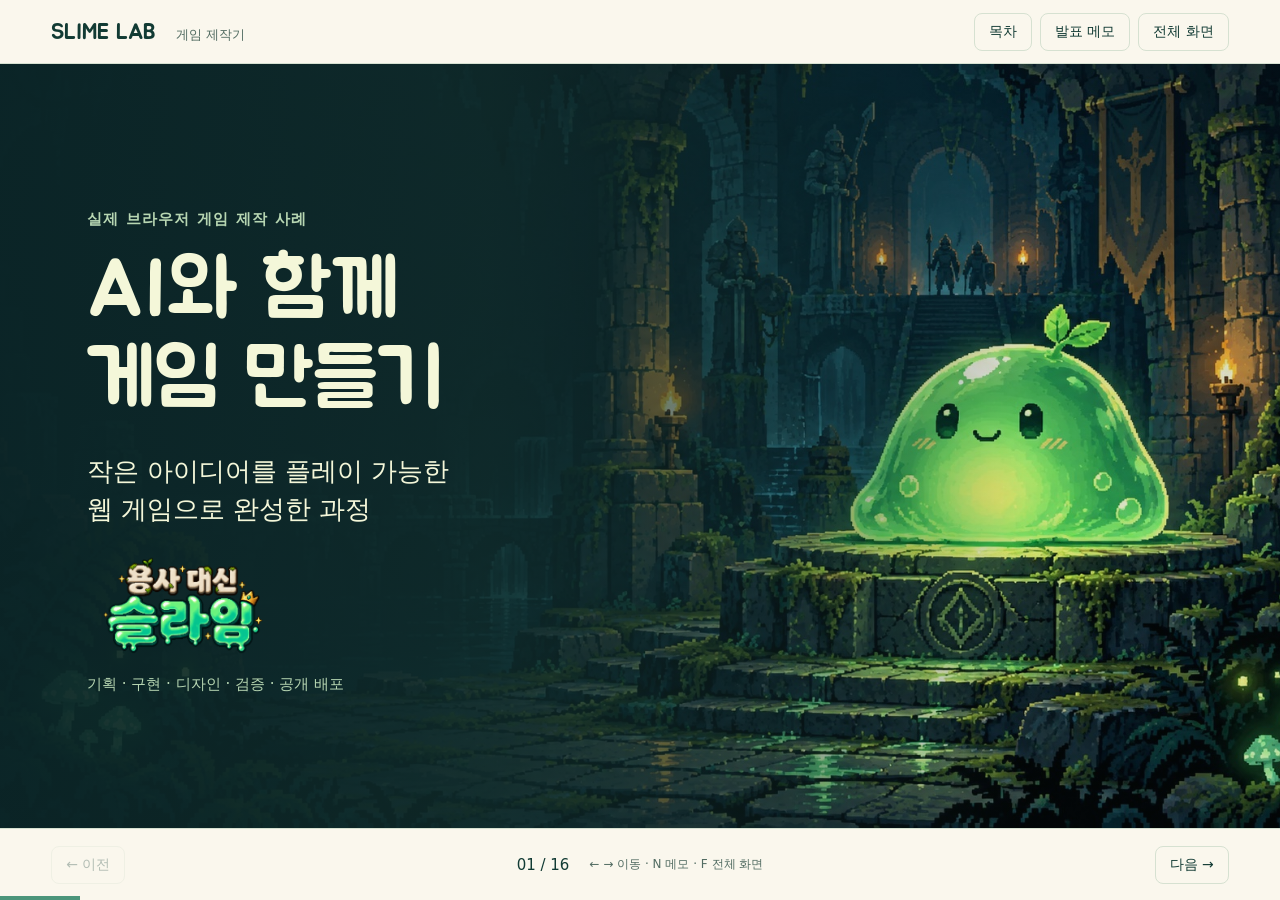
==== slides/index.html @ 904d41f6 "AI 게임 제작 과정을 설명하는 16장 웹 슬라이드 추가" ====
<!doctype html>
<html lang="ko"><head><meta charset="utf-8"><meta name="viewport" content="width=device-width,initial-scale=1,viewport-fit=cover"><meta name="theme-color" content="#123b34"><title>AI와 함께 만든 게임 — 용사 대신 슬라임 제작기</title><link rel="stylesheet" href="slides.css"></head>
<body>
<header class="top"><a class="brand" href="#1">SLIME LAB <span>게임 제작기</span></a><div class="tools"><button id="tocButton" aria-expanded="false" aria-controls="toc">목차</button><button id="notesButton" aria-pressed="false">발표 메모</button><button id="fullButton">전체 화면</button></div></header>
<main id="deck" aria-label="AI 게임 제작 과정 발표">
<section class="slide cover" data-title="AI와 함께 게임 만들기" data-notes="이 발표는 실제로 함께 만든 '용사 대신 슬라임'의 제작 과정을 소개합니다. 기획, 구현, 시각·청각 효과, 테스트, 배포를 차례로 살펴봅니다. 코드를 몰라도 각 단계의 목적을 이해하는 데 초점을 맞춰 주세요.">
<div class="cover-shade"></div><div class="cover-copy"><p class="eyebrow">실제 브라우저 게임 제작 사례</p><h1>AI와 함께<br>게임 만들기</h1><p class="lead">작은 아이디어를 플레이 가능한<br>웹 게임으로 완성한 과정</p><img class="logo" src="../assets/images/title-logo.png" alt="용사 대신 슬라임"><p class="fine">기획 · 구현 · 디자인 · 검증 · 공개 배포</p></div></section>
<section class="slide" data-title="우리가 만든 게임" data-notes="관객에게 먼저 완성 결과를 보여주세요. 용사를 조작하는 전형적인 게임과 달리 슬라임이 주인공입니다. 4분에 보스가 등장하고 5분 전에 처치해야 합니다. 여유가 있다면 '게임 열기'로 직접 시연하세요. 게임은 새 탭에서 열리므로 슬라이드로 돌아올 수 있습니다.">
<div class="section-label">완성 결과</div><h2>던전을 지키는 작은 슬라임</h2><div class="split"><div><p class="lead">먹고, 자라고,<br>용사에게 반격하는 생존 게임</p><ul><li>PC에서는 키보드, 스마트폰에서는 터치</li><li>4분에 용사 대장 등장 · 제한 시간 5분</li><li>HP가 0이 되거나 시간이 끝나면 실패</li></ul><a class="cta" href="https://kongzzilab.kr/slime-survivor/" target="_blank" rel="noopener">게임 열기 ↗</a></div><figure class="game-art"><img src="../assets/images/title-dungeon.jpg" alt="던전에서 모험을 시작하는 슬라임 일러스트"><figcaption>용사 대신 슬라임 · 공개된 웹 게임</figcaption></figure></div></section>
<section class="slide" data-title="사람과 AI의 협업" data-notes="사람이 모든 구현을 직접 하는 방식도, AI에게 한 번 맡기고 끝내는 방식도 아니었습니다. 사용자가 원하는 방향과 불편한 지점을 말하면 AI가 설계·코드·리소스를 만들고 브라우저에서 확인했습니다. 최종적으로 무엇이 좋은지는 플레이 결과를 보고 판단했습니다.">
<div class="section-label">제작 방식</div><h2>방향을 정하고, 만들고, 직접 확인하기</h2><div class="roles"><div><span class="role-number">사람</span><h3>무엇이 필요한가</h3><p>아이디어와 취향을 전달하고<br>재미·가독성·조작감을 판단합니다.</p><blockquote>“먹이와 몬스터가 잘 구분되지 않아.”</blockquote></div><div><span class="role-number mint">AI</span><h3>어떻게 구현할까</h3><p>기획안·코드·리소스를 만들고<br>실행 결과를 확인하며 수정합니다.</p><blockquote>크기·색·이름표를 바꾸고 다시 플레이</blockquote></div></div><div class="loop">요청 <span>→</span> 구현 <span>→</span> 플레이 <span>→</span> 피드백 <span>↺</span></div></section>
<section class="slide" data-title="반전이 있는 아이디어" data-notes="처음에는 웹 미니 게임 아이디어를 여러 개 요청했습니다. 그중 '용사 대신 슬라임'이라는 반전이 선택됐습니다. 던전은 용사에게는 보물 창고지만 슬라임에게는 집이라는 설정이 게임 목표와 연결됩니다. 스토리는 뒤에 추가했지만 처음 선택한 주제와 같은 방향입니다.">
<div class="section-label">01 · 아이디어</div><h2>용사에게는 보물 창고,<br>슬라임에게는 집</h2><div class="split"><div><p class="lead">약한 몬스터가 성장해<br>자기 던전을 지킨다는 반전</p><p>이 설정에서 행동과 목표를 연결했습니다.</p><div class="sequence"><span>먹이 흡수</span><b>→</b><span>성장·진화</span><b>→</b><span>용사 대장 처치</span></div><p class="takeaway">스토리의 이유가 플레이의 목표가 됩니다.</p></div><div class="growth" aria-label="작은 슬라임, 새싹 슬라임, 왕관 슬라임 성장"><div><i class="sprite s1"></i><p>작은 몸</p></div><b>→</b><div><i class="sprite s2"></i><p>새싹</p></div><b>→</b><div><i class="sprite s3"></i><p>왕관</p></div></div></div></section>
<section class="slide" data-title="첫 버전의 범위" data-notes="처음부터 큰 게임을 만들면 확인할 것이 너무 많아집니다. 이 프로젝트는 던전 한 개, 성장 외형 세 단계, 한 판 5분으로 범위를 제한했습니다. 모바일은 처음에 제외했지만 PC 버전이 완성된 뒤 추가했습니다. 다음 단계의 기능과 첫 단계의 필수 기능을 나누는 것이 중요합니다.">
<div class="section-label">02 · 범위와 규칙</div><h2>한 판이 끝나는 작은 게임부터</h2><div class="stats"><div><strong>1</strong><span>던전</span></div><div><strong>3</strong><span>성장 외형</span></div><div><strong>5분</strong><span>한 판의 제한</span></div></div><div class="two-text"><div><h3>먼저 만든 기능</h3><p>이동 · 자동 흡수 · 돌진<br>진화 선택 · 체력 · 보스 · 재도전</p></div><div><h3>뒤로 미룬 기능</h3><p>로그인 · 온라인 순위 · 멀티플레이<br>여러 맵 · 영구 성장</p></div></div><p class="takeaway">기능 수보다 “시작 → 플레이 → 승패 → 재도전”의 완결성을 우선했습니다.</p></section>
<section class="slide" data-title="설계 문서와 기술 구성" data-notes="TypeScript는 게임의 규칙과 동작을 작성하는 언어입니다. Phaser는 게임 화면과 입력을 다루는 도구이고 Vite는 개발 서버와 배포 빌드를 담당합니다. 설명은 역할 중심으로 해 주세요. 별도 서버나 데이터베이스를 만들지 않아 관리할 부분을 줄일 수 있었습니다.">
<div class="section-label">설계를 실행할 구조로</div><h2>문서로 기준을 남기고, 구조는 가볍게</h2><div class="split"><div><h3>세 가지 문서</h3><ul><li><b>게임 설계</b> — 시나리오·조작·성장·승패</li><li><b>구현 지침</b> — 화면 흐름·코드 역할·배포</li><li><b>리소스 지침</b> — 그래픽·이미지·소리 규격</li></ul><p class="fine">변경한 의도와 검수 기록도 문서에 보관했습니다.</p></div><div class="stack"><div><b>TypeScript</b><span>게임 규칙과 로직</span></div><div><b>Phaser</b><span>게임 화면·입력·렌더링</span></div><div><b>Vite</b><span>로컬 실행·배포 파일 생성</span></div><div><b>GitHub Pages</b><span>링크로 접속하는 정적 웹사이트</span></div></div></div></section>
<section class="slide" data-title="첫 플레이 버전" data-notes="첫 버전은 단순한 도형으로도 게임의 기본 흐름을 확인할 수 있었습니다. 예쁜 그림보다 이동, 먹이 흡수, 성장, 보스, 승패가 연결되는지가 먼저였습니다. 이미지는 당시 실제 플레이 화면이며 현재의 디자인과는 다릅니다.">
<div class="section-label">03 · 첫 구현</div><h2>먼저 움직이고, 먹고, 끝나게 만들기</h2><div class="split"><figure class="prototype"><img src="media/playtest-screen.jpg" alt="도형 기반의 초기 게임 플레이 화면"><figcaption>초기 실제 실행 화면 · 그래픽을 다듬기 전</figcaption></figure><div><ol class="steps"><li>키보드 이동과 돌진</li><li>먹이 수집과 경험치</li><li>레벨업과 진화 선택</li><li>HP·보스·승패·재도전</li></ol><p class="takeaway">이 단계부터 브라우저에서 직접 확인했습니다.</p></div></div></section>
<section class="slide" data-title="플레이 테스트와 밸런스" data-notes="초기에는 첫 레벨업이 약 52초로 늦었고, 적이 쌓이면 반격하기 어려웠습니다. 주변 먹이 공급, 흡수 범위, 적 수, 돌진 보호 시간을 조정했습니다. 정상 속도 승리 한 판과 5분 시간 초과 한 판을 확인했으며, 관찰 사이에는 일시정지했습니다. 이 수치는 소수 시도의 기록이지 모든 이용자의 성공률을 뜻하지 않습니다.">
<div class="section-label">문제를 숫자로 확인하기</div><h2>“너무 어렵다”를 구체적인 조정으로</h2><div class="balance"><div><p class="fine">초기 첫 레벨업</p><strong>약 52초 <span>→</span> 약 8~13초</strong><p>시작 주변 먹이 공급과 흡수 범위 조정</p></div><div><p class="fine">일반 적 상한</p><strong>30명 <span>→</span> 18명</strong><p>과도한 누적을 줄이고 돌진 반격 기회 확보</p></div></div><div class="evidence"><p><b>263초</b> 정상 속도 플레이에서 보스 처치·승리</p><p><b>300초</b> 보스를 처치하지 않으면 시간 초과·실패</p></div><p class="fine">한 조작자의 소수 시도 기록입니다. 다양한 이용자의 추가 플레이 검증이 필요합니다.</p></section>
<section class="slide" data-title="귀여운 그래픽과 구분" data-notes="사용자가 먹이, 보석, 몬스터가 잘 구분되지 않는다고 지적했습니다. 처음에는 크기와 라벨을 개선했고, 뒤에는 UI 분위기에 맞춰 캐릭터를 둥글고 귀엽게 바꿨습니다. 단순히 장식을 더하는 것이 아니라 무엇이 먹이이고 무엇이 위험한지 읽히는 것이 목적이었습니다.">
<div class="section-label">04 · 그래픽</div><h2>귀여움과 구분하기 쉬움을 함께</h2><div class="character-line"><div><i class="sprite s3"></i><b>슬라임</b><span>민트색 · 성장 장식</span></div><div><i class="sprite knight"></i><b>검사</b><span>검과 방패</span></div><div><i class="sprite ranger"></i><b>궁수</b><span>후드와 활</span></div><div><i class="sprite boss"></i><b>용사 대장</b><span>왕관과 금색 갑옷</span></div></div><div class="two-text"><p><b>플레이 정보</b><br>크기·모양·색·이름표로 먹이와 위험 구분</p><p><b>움직임의 느낌</b><br>통통 점프 · 눌림과 늘어남 · 작은 기울기</p></div><p class="fine">실제 게임 스프라이트를 표시했습니다. 애니메이션은 충돌 판정과 분리했습니다.</p></section>
<section class="slide" data-title="피드백과 사운드" data-notes="HP 수치만 바뀌어서는 피해를 놓치기 쉽습니다. 피격, 먹이 수집, 레벨업을 서로 다른 색·숫자·소리로 표현했습니다. 돌진에는 실제 이동 경로를 따르는 잔상을 넣었고 처치된 몬스터는 말랑하게 사라집니다. 배경음은 외부 음악 파일 대신 Web Audio로 합성하며 보스 등장 때 전환합니다.">
<div class="section-label">손맛을 만드는 피드백</div><h2>무슨 일이 일어났는지 바로 알게 하기</h2><div class="split"><div class="event-list"><p><b>피격</b><span>붉은 화면 가장자리 · −1 HP · 충격음</span></p><p><b>성장</b><span>경험치 숫자 · 금색 파동 · 상승 멜로디</span></p><p><b>돌진·처치</b><span>민트 잔상 · 별빛 · 말랑한 퇴장</span></p><p><b>배경 음악</b><span>평소 던전 분위기 → 보스전의 긴장감</span></p></div><figure><img src="media/monster-poof.jpg" alt="몬스터가 납작해지며 별빛으로 사라지는 효과 검수 화면"><figcaption>개발용 검수 화면 · 처치 효과 재현</figcaption></figure></div></section>
<section class="slide" data-title="한글 UI 개선" data-notes="처음에는 전역 픽셀 렌더링 때문에 한글 UI도 거칠게 보였습니다. 사용자의 질문을 계기로 픽셀 캐릭터와 한글 렌더링을 분리했습니다. 둥근 주아체와 고해상도 텍스트를 사용하고 캐릭터에만 픽셀 필터를 유지했습니다. 이미지 생성 결과 속 한글은 이와 별개로 직접 검수해야 합니다.">
<div class="section-label">가독성을 별도로 설계하기</div><h2>캐릭터는 픽셀, 한글은 매끄럽게</h2><div class="compare"><figure><img src="media/story-public.jpg" alt="픽셀 렌더링이 글자에도 적용됐던 스토리 화면"><figcaption>이전 · UI 글자도 함께 거칠게 확대</figcaption></figure><figure><img src="media/smooth-korean-public.jpg" alt="주아체와 부드러운 렌더링을 적용한 스토리 화면"><figcaption>개선 · 둥근 한글과 부드러운 획</figcaption></figure></div><p class="takeaway">스타일을 맞추는 것과 읽기 쉽게 만드는 것을 함께 확인했습니다.</p></section>
<section class="slide" data-title="스마트폰 지원" data-notes="PC 화면을 작게 줄이는 것만으로는 스마트폰에서 글자나 조작이 충분하지 않았습니다. 게임 세계와 별개로 큰 한글 UI와 터치 조작부를 만들었습니다. 세로는 플레이 영역을 확대하고 가로는 더 넓은 던전을 표시합니다. 작은 브라우저 뷰포트에서 검증했으며 실제 iOS·Android 기기의 멀티터치는 추가 확인이 필요합니다.">
<div class="section-label">플레이 환경 확장</div><h2>작은 화면에는 다른 UI가 필요했습니다</h2><div class="split mobile-split"><figure><img src="media/mobile-public.jpg" alt="공개 게임의 세로 390픽셀 플레이 화면과 가로 740픽셀 일시정지 화면"><figcaption>공개 배포본 · 세로·가로 크기 검수</figcaption></figure><div><ul><li>왼손 조이스틱 + 오른손 돌진</li><li>큰 HP·시간·쉬기 버튼</li><li>스크롤 가능한 도움말·스토리</li><li>화면 전환 시 입력 해제·일시정지</li></ul><p class="fine">실제 휴대폰의 멀티터치·안전 영역은 추가 기기 검증이 필요합니다.</p></div></div></section>
<section class="slide" data-title="검증과 공개 배포" data-notes="코드가 작성됐다는 사실만으로 완료로 보지 않았습니다. 규칙·음악·조이스틱 테스트 8개와 타입 검사 및 빌드를 통과한 뒤 공개했습니다. 공개 저장소에는 게임 실행 파일만 올렸고 원본 소스와 제작 문서는 로컬에 보관했습니다. 배포된 자바스크립트는 누구나 볼 수 있습니다. 빌드 파일을 업데이트하면 GitHub Pages가 다시 게시합니다.">
<div class="section-label">05 · 검증 / 06 · 배포</div><h2>내 컴퓨터에서 되는 게임을 공유 가능한 링크로</h2><div class="deploy-flow"><div><strong>검사</strong><code>npm test<br>npm run build</code><p>규칙·음악·터치 테스트 8개<br>타입 검사와 배포 빌드</p></div><b>→</b><div><strong>실행 파일</strong><code>dist/</code><p>브라우저가 실행하는<br>HTML·JS·이미지·글꼴</p></div><b>→</b><div><strong>공개 사이트</strong><code>GitHub Pages</code><p>실행 파일만 게시하고<br>공개 주소에서 다시 확인</p></div></div><a class="text-link" href="https://kongzzilab.kr/slime-survivor/" target="_blank" rel="noopener">kongzzilab.kr/slime-survivor/ ↗</a><p class="fine">별도 게임 서버·데이터베이스 없이 구성했습니다.</p></section>
<section class="slide" data-title="AI 결과를 검수하는 이유" data-notes="마지막으로 제작 과정을 인포그래픽으로 정리했는데, 이미지 속 한글에 오타가 생겼습니다. 사용자가 수정할 단어를 구체적으로 짚어 주고 다시 생성했습니다. 코드 역시 테스트 외에 실제 입력 검증이 필요했습니다. 모바일 UI의 클릭이 뒤쪽 캔버스에도 전달되는 문제를 발견해 중복 입력을 차단했습니다.">
<div class="section-label">제작 중 배운 점</div><h2>잘 만들어 보이는 결과도 다시 확인하기</h2><div class="split"><div><h3>이미지 속 한글</h3><p>‘실행’, ‘검증’ 같은 글자도<br>의도와 다르게 생성될 수 있었습니다.</p><h3>실제 조작</h3><p>모바일 버튼 터치가 뒤쪽 캔버스에도<br>전달되는 문제를 찾아 수정했습니다.</p><p class="takeaway">눈으로 읽고, 직접 눌러 보고,<br>원하는 결과와 비교합니다.</p></div><figure><button class="image-button" data-enlarge="media/ai-game-development-landscape-v2.png" aria-label="완성된 인포그래픽 크게 보기"><img src="media/ai-game-development-landscape-v2.png" alt="AI 게임 제작 6단계 인포그래픽 수정본"></button><figcaption>완성된 인포그래픽 · 클릭하면 확대</figcaption></figure></div></section>
<section class="slide" data-title="다른 게임에도 쓸 수 있는 요청법" data-notes="추상적으로 '더 좋게'라고 말하기보다 문제, 원하는 변화, 바꾸지 않을 조건을 함께 전달하면 확인하기 쉽습니다. 이 장의 문장은 앞서 했던 요청을 바탕으로 발표용으로 정리한 예시입니다. 첫 버전, 검증, 수정, 배포를 나눠 요청하는 순서도 다른 작은 프로젝트에 그대로 적용할 수 있습니다.">
<div class="section-label">다시 활용할 요청 방식</div><h2>요청에는 목표와 확인할 조건을 함께</h2><ol class="prompts"><li><b>범위를 정하기</b><p>“서버 없이 실행되는 작은 웹 게임으로, 첫 버전의 조작과 승패 조건을 정리해 줘.”</p></li><li><b>실행하며 확인하기</b><p>“브라우저에서 직접 플레이하고, 성장 속도·적 수·보스 난이도를 확인해 줘.”</p></li><li><b>수정 범위를 명확히 하기</b><p>“캐릭터는 픽셀 느낌을 유지하고, 도움말과 버튼의 한글만 매끄럽게 바꿔 줘.”</p></li></ol><p class="fine">실제 대화의 요청을 발표용으로 정리한 예시입니다.</p></section>
<section class="slide finale" data-title="작게 만들고 반복하기" data-notes="이 프로젝트의 핵심은 한 번의 요청으로 게임을 완성한 것이 아니라, 작은 플레이 버전을 만든 뒤 발견한 문제를 반복해서 고친 데 있습니다. 이제 관객과 함께 게임을 플레이하거나, 어떤 기능을 다음에 검증하면 좋을지 이야기해 보세요. 게임과 인포그래픽 링크는 새 탭에서 열립니다.">
<div class="section-label">용사 대신 슬라임 제작기</div><h2>작게 만들고,<br>직접 확인하며 반복하기</h2><p class="lead">AI는 제작을 돕고,<br>방향과 최종 확인은 사람이 맡습니다.</p><div class="final-actions"><a class="cta" href="https://kongzzilab.kr/slime-survivor/" target="_blank" rel="noopener">함께 플레이하기 ↗</a><a class="secondary" href="media/ai-game-development-landscape-v2.png" target="_blank" rel="noopener">6단계 인포그래픽 보기 ↗</a></div><p class="fine">다음 확인: 실제 스마트폰 멀티터치 · 다양한 이용자의 난이도 · 장시간 성능</p></section>
</main>
<aside id="notes" hidden aria-label="발표 메모"></aside>
<nav id="toc" hidden aria-label="슬라이드 목차"></nav>
<footer class="navigation"><button id="prev" aria-label="이전 슬라이드">← 이전</button><div class="position"><span id="counter" aria-live="polite"></span><span class="key-hint">← → 이동 · N 메모 · F 전체 화면</span></div><button id="next" aria-label="다음 슬라이드">다음 →</button><div id="progress"></div></footer>
<dialog id="lightbox"><button id="closeImage" aria-label="확대 이미지 닫기">닫기 ×</button><img alt="확대된 AI 게임 제작 6단계 인포그래픽"></dialog>
<script src="slides.js"></script>
</body></html>
---- slides/slides.css ----
@font-face{font-family:Jua;src:url('../assets/fonts/Jua-Regular.ttf') format('truetype');font-display:swap}
:root{--ink:#123b34;--muted:#526c62;--cream:#faf7ed;--mint:#4b957a;--peach:#eea48c;--line:#d6e1d1}
*{box-sizing:border-box}html{background:var(--cream);scroll-behavior:smooth}body{margin:0;color:var(--ink);font-family:system-ui,-apple-system,'Apple SD Gothic Neo','Malgun Gothic',sans-serif;word-break:keep-all}button,a{-webkit-tap-highlight-color:transparent}button{cursor:pointer;font:inherit}button:focus-visible,a:focus-visible{outline:3px solid #cf7a54;outline-offset:4px}button:disabled{opacity:.3;cursor:default}a{color:inherit}figure{margin:0;min-width:0}img{display:block;width:100%;height:auto}figcaption{font-size:14px;line-height:1.5;color:var(--muted);margin-top:12px}p{font-size:clamp(18px,1.8vw,25px);line-height:1.65;margin:14px 0}h1,h2,h3,.brand,.role-number,.stats strong,.balance strong,.cta,.sequence,.loop{font-family:Jua,system-ui,sans-serif;font-weight:400}h1{font-size:clamp(44px,6.3vw,86px);line-height:1.1;margin:16px 0 26px}h2{font-size:clamp(30px,3.6vw,49px);line-height:1.25;margin:12px 0 32px;letter-spacing:-.02em}h3{font-size:clamp(23px,2.3vw,31px);line-height:1.4;margin:12px 0}b{font-weight:700}ul{margin:20px 0 28px;padding-left:1.1em}li{font-size:clamp(18px,1.7vw,24px);line-height:1.7;margin:12px 0}code{font-family:ui-monospace,monospace;font-size:18px;line-height:1.7}.top{height:64px;padding:10px clamp(18px,4vw,60px);display:flex;justify-content:space-between;align-items:center;border-bottom:1px solid var(--line);gap:10px}.brand{text-decoration:none;font-size:22px;white-space:nowrap}.brand span{font-family:system-ui;font-size:13px;margin-left:14px;color:var(--muted)}.tools{display:flex;gap:8px}.tools button,.navigation button{border:1px solid var(--line);background:transparent;color:var(--ink);border-radius:8px;padding:9px 14px;font-size:14px}.tools button[aria-pressed=true]{background:#dcebdc}.slide{display:none;max-width:1440px;margin:auto;min-height:calc(100svh - 136px);padding:clamp(26px,3.5vw,52px) clamp(22px,4.8vw,72px) 32px;animation:appear .25s ease-out}.slide.active{display:flex;flex-direction:column;justify-content:center}.section-label,.eyebrow{font-size:15px;letter-spacing:.08em;font-weight:650;color:#467661}.lead{font-size:clamp(23px,2.5vw,34px);line-height:1.5}.fine{font-size:15px;line-height:1.7;color:var(--muted)}.split{display:grid;grid-template-columns:1fr 1.08fr;gap:clamp(24px,4vw,58px);align-items:center}.split>div{min-width:0}.split figure img{max-height:350px;object-fit:contain;border-radius:12px;background:#102229}.game-art img{aspect-ratio:16/9;object-fit:cover!important}.cta,.secondary{display:inline-block;text-decoration:none;padding:13px 22px;border-radius:12px;font-size:21px;background:var(--ink);color:#fff9de;margin-top:16px}.secondary{font-family:system-ui;background:transparent;border:1px solid #8aaa95;color:var(--ink);font-size:17px}.takeaway{margin-top:28px;padding-top:20px;border-top:2px solid #9fc4a7;font-size:clamp(18px,1.9vw,26px);color:#326b54}.cover{position:relative;max-width:none;overflow:hidden;background:#0e2526 url('../assets/images/title-dungeon.jpg') center/cover no-repeat;color:#f4f7d9}.cover-shade{position:absolute;inset:0;background:linear-gradient(90deg,#0b2527f5 0%,#102c2bd9 38%,#102c2b22 80%)}.cover-copy{position:relative;width:60%;padding:0 2vw}.cover .eyebrow,.cover .fine{color:#b7d6b2}.cover .lead{font-size:clamp(21px,2vw,29px)}.logo{width:190px;margin-top:24px}.roles{display:grid;grid-template-columns:1fr 1fr;gap:70px}.roles>div{border-top:3px solid var(--peach);padding-top:16px}.roles>div+div{border-color:var(--mint)}.role-number{font-size:20px;color:#b86648}.role-number.mint{color:#3b8065}blockquote{margin:22px 0 0;font-size:20px;line-height:1.6;color:#587263}.loop{display:flex;justify-content:center;align-items:center;gap:24px;font-size:29px;padding:24px 0 0;margin-top:24px;border-top:1px solid var(--line)}.loop span{color:var(--mint)}.sequence{display:flex;align-items:center;gap:14px;margin-top:25px;font-size:22px}.sequence b{color:#80a58a}.growth{display:flex;align-items:center;justify-content:space-around;gap:6px}.growth>div{text-align:center}.growth p{font-size:19px}.sprite{display:block;background-repeat:no-repeat;image-rendering:pixelated;width:112px;height:112px;background-size:448px 112px;animation:sprite-step 1s steps(4) infinite;margin:auto}.s1{background-image:url('../assets/images/slime-stage-1.png?v=cute-characters-1')}.s2{background-image:url('../assets/images/slime-stage-2.png?v=cute-characters-1')}.s3{background-image:url('../assets/images/slime-stage-3.png?v=cute-characters-1')}.knight{background-image:url('../assets/images/knight.png?v=cute-characters-1')}.ranger{background-image:url('../assets/images/ranger.png?v=cute-characters-1')}.boss{background-image:url('../assets/images/boss.png?v=cute-characters-1')}.stats{display:flex;justify-content:space-around;padding:12px 0 28px;border-bottom:1px solid var(--line);margin-bottom:20px}.stats div{text-align:center}.stats strong{font-size:72px;color:#3b8c6b;display:block;line-height:1.2}.stats span{font-size:20px}.two-text{display:grid;grid-template-columns:1fr 1fr;gap:50px}.two-text p{font-size:22px}.stack>div{display:flex;justify-content:space-between;align-items:center;gap:16px;padding:20px 0;border-bottom:1px solid var(--line);font-size:20px}.stack span{font-size:18px;color:var(--muted)}.prototype img{aspect-ratio:16/9;object-fit:cover!important;object-position:center 48%;max-height:none!important}.steps{padding-left:1.3em}.steps li{padding:8px}.balance{display:grid;grid-template-columns:1fr 1fr;gap:40px}.balance>div{padding-top:18px;border-top:3px solid #8fb69b}.balance strong{font-size:clamp(29px,3vw,41px)}.balance strong span{color:#a2b7a3}.balance p{font-size:20px}.balance .fine{font-size:15px}.evidence{display:flex;gap:40px;margin-top:18px}.evidence p{font-size:21px}.evidence b{display:block;font-size:37px;color:#3b8c6b}.character-line{display:flex;justify-content:space-around;gap:20px;padding:12px 0 25px}.character-line>div{text-align:center}.character-line b,.character-line span{display:block;font-size:22px;margin-top:9px}.character-line span{font-size:16px;color:var(--muted)}.event-list p{margin:0;padding:14px 0;border-bottom:1px solid var(--line);font-size:20px}.event-list b,.event-list span{display:block}.event-list span{font-size:18px;color:var(--muted);margin-top:5px}.compare{display:grid;grid-template-columns:1fr 1fr;gap:24px}.compare img{aspect-ratio:16/9;object-fit:cover;border-radius:10px}.mobile-split{grid-template-columns:1.3fr 1fr}.mobile-split figure img{max-height:350px;background:transparent}.deploy-flow{display:grid;grid-template-columns:1fr auto 1fr auto 1fr;gap:22px;align-items:center}.deploy-flow>div{min-width:0;padding-top:20px;border-top:3px solid #8fb69b}.deploy-flow strong{display:block;font-family:Jua;font-size:29px;margin-bottom:16px}.deploy-flow p{font-size:19px}.deploy-flow>b{font-size:30px;color:#6e9a7d}.deploy-flow code{display:block;min-height:62px;color:#377357}.text-link{font-size:22px;margin-top:30px;overflow-wrap:anywhere}.image-button{padding:0;border:0;background:none;width:100%;border-radius:12px;overflow:hidden;cursor:zoom-in}.prompts{padding:0;list-style:none;counter-reset:requests}.prompts li{counter-increment:requests;display:grid;grid-template-columns:180px 1fr;gap:22px;border-top:1px solid var(--line);padding:18px 0;margin:0}.prompts b{font-family:Jua;font-weight:400;font-size:23px;color:#39745a}.prompts b:before{content:'0' counter(requests) ' ';color:#8ba991}.prompts p{font-size:22px;margin:0}.finale{background:#eaf0df}.finale h2{font-size:clamp(37px,4.7vw,65px);margin-bottom:16px}.final-actions{display:flex;gap:16px;align-items:center;margin:8px 0 24px}.navigation{position:relative;display:flex;align-items:center;justify-content:space-between;gap:16px;padding:14px clamp(18px,4vw,60px);height:72px;border-top:1px solid var(--line)}.position{display:flex;align-items:center;gap:20px;font-size:15px}.key-hint{font-size:12px;color:var(--muted)}#progress{position:absolute;left:0;bottom:0;height:4px;background:var(--mint);transition:width .2s}#notes{max-width:1250px;margin:12px auto;padding:24px 30px;border-left:4px solid #d99476;background:#fff2d9;font-size:18px;line-height:1.8}#toc{position:fixed;z-index:20;right:20px;top:60px;width:min(420px,calc(100vw - 40px));max-height:75svh;overflow:auto;background:#fffdf5;border:1px solid var(--line);box-shadow:0 15px 50px #123b3433;padding:16px;border-radius:14px}#toc button{display:block;width:100%;padding:11px;text-align:left;background:none;border:0;border-bottom:1px solid var(--line);font-size:16px;color:var(--ink)}#toc button[aria-current=true]{background:#e3efdf}dialog{max-width:96vw;max-height:96svh;padding:14px;background:#faf7ed;border:0;border-radius:12px}dialog::backdrop{background:#071c24cc}dialog img{max-width:92vw;max-height:84svh;object-fit:contain}dialog button{display:block;margin:0 0 10px auto;padding:8px 16px;font-size:16px;border:1px solid #abc2ab;background:white;border-radius:7px}[hidden]{display:none!important}@keyframes appear{from{opacity:.2;transform:translateY(8px)}to{opacity:1;transform:none}}@keyframes sprite-step{to{background-position:-448px 0}}
@media(max-width:760px){.top{height:60px;padding:10px 14px}.brand{font-size:18px}.brand span{display:none}.tools{gap:4px}.tools button{padding:8px;font-size:12px}h2{margin-bottom:22px}.slide{min-height:calc(100svh - 132px);padding:30px 22px}.split,.roles,.balance,.two-text,.compare{grid-template-columns:1fr;gap:24px}.cover-copy{width:100%;padding:0}.cover-shade{background:linear-gradient(90deg,#0b2527f5,#102c2bb8)}.logo{width:145px}.lead{font-size:24px}.loop{gap:9px;font-size:21px;flex-wrap:wrap}.stats strong{font-size:50px}.stats span{font-size:17px}.takeaway{font-size:19px}.stack>div{font-size:18px}.stack span{font-size:15px}.character-line{flex-wrap:wrap}.character-line>div{width:42%}.sprite{width:96px;height:96px;background-size:384px 96px;animation-name:sprite-mobile}.growth .sprite{width:80px;height:80px;background-size:320px 80px;animation-name:sprite-small}.growth p{font-size:17px}.growth{margin-top:14px}.evidence{gap:22px}.evidence p{font-size:18px}.evidence b{font-size:30px}.deploy-flow{grid-template-columns:1fr;gap:12px}.deploy-flow>b{transform:rotate(90deg);text-align:center;font-size:22px}.deploy-flow code{min-height:0}.deploy-flow p{font-size:18px}.prompts li{grid-template-columns:1fr;gap:8px}.prompts p{font-size:19px}.final-actions{flex-direction:column;align-items:flex-start;gap:0}.navigation{padding:12px 14px}.navigation button{padding:9px 12px}.key-hint{display:none}.position{font-size:14px}.split figure img{max-height:290px}.fine,figcaption{font-size:14px}#notes{margin:12px;padding:20px;font-size:17px}}@keyframes sprite-mobile{to{background-position:-384px 0}}@keyframes sprite-small{to{background-position:-320px 0}}
@media(prefers-reduced-motion:reduce){*{animation:none!important;scroll-behavior:auto!important;transition:none!important}}
@media print{@page{size:A4 landscape;margin:10mm}body{background:white}.top,.navigation,#notes,#toc,dialog{display:none!important}.slide,.slide.active{display:flex;page-break-after:always;break-after:page;min-height:180mm;height:180mm;padding:12mm 10mm;animation:none;max-width:none;overflow:hidden}.slide:last-child{page-break-after:auto}.cover{print-color-adjust:exact;-webkit-print-color-adjust:exact}h2{font-size:29px;margin-bottom:20px}h1{font-size:58px}p,li{font-size:17px}.lead{font-size:23px}.split figure img{max-height:95mm}.fine,figcaption{font-size:12px}.stats strong{font-size:55px}.loop{font-size:24px}.balance strong{font-size:30px}.prompts p{font-size:18px}.slide a{color:inherit}.sprite{animation:none}}
@media(min-width:761px) and (max-height:850px){.slide{padding-top:26px;padding-bottom:24px}h2{font-size:43px;margin-bottom:24px}p{line-height:1.5}.cover .logo{width:150px}.cover h1{font-size:76px}.compare img{height:260px;aspect-ratio:auto;object-fit:contain;background:#102229}.stats{padding-bottom:18px;margin-bottom:12px}.stats strong{font-size:64px}.two-text p{font-size:21px}.takeaway{margin-top:20px;padding-top:16px}}
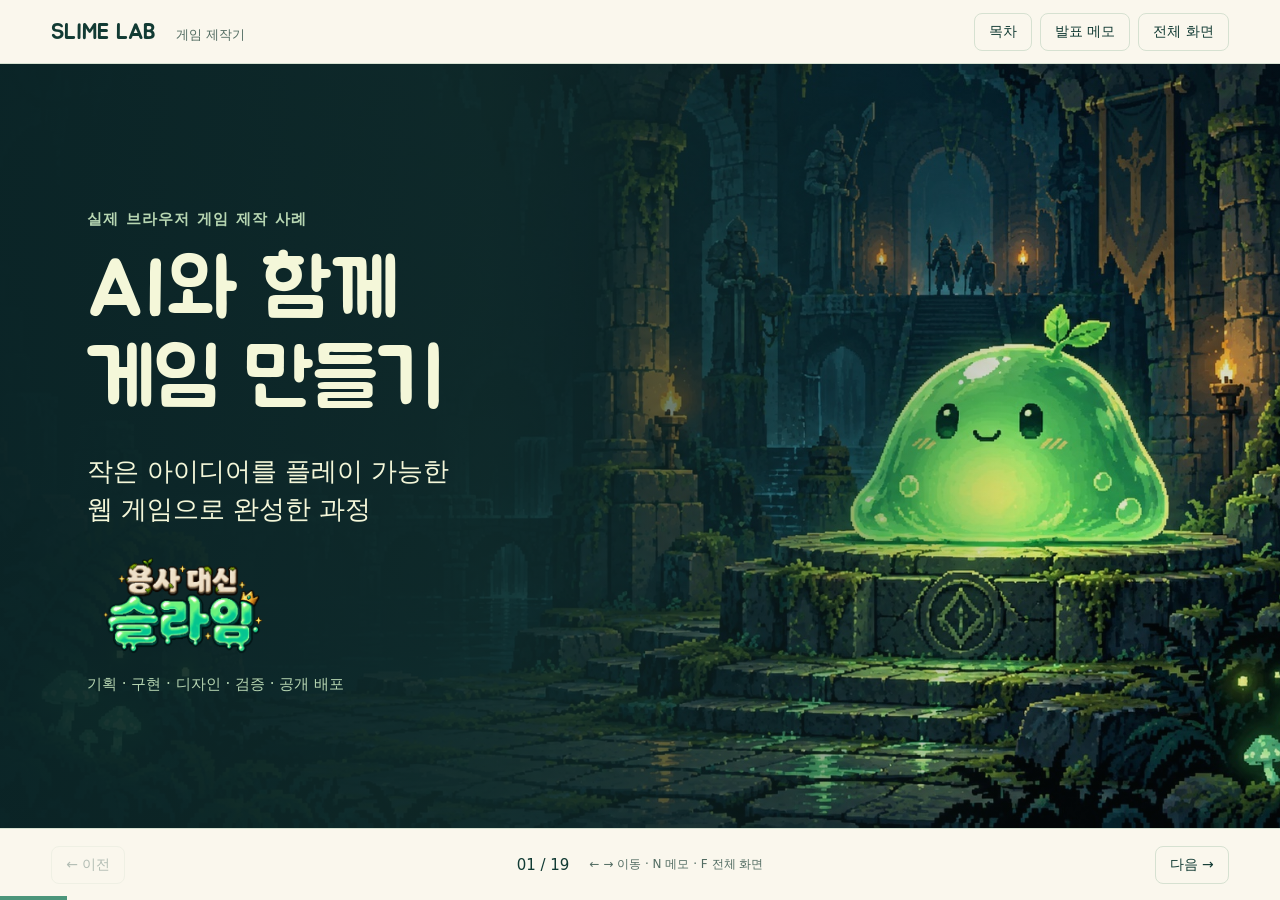
==== commit af85d75b: "실제 설계 프롬프트·지침 예시와 전체 화면 인포그래픽 추가" ====
--- a/slides/index.html
+++ b/slides/index.html
@@ -13,8 +13,14 @@
 <div class="section-label">01 · 아이디어</div><h2>용사에게는 보물 창고,<br>슬라임에게는 집</h2><div class="split"><div><p class="lead">약한 몬스터가 성장해<br>자기 던전을 지킨다는 반전</p><p>이 설정에서 행동과 목표를 연결했습니다.</p><div class="sequence"><span>먹이 흡수</span><b>→</b><span>성장·진화</span><b>→</b><span>용사 대장 처치</span></div><p class="takeaway">스토리의 이유가 플레이의 목표가 됩니다.</p></div><div class="growth" aria-label="작은 슬라임, 새싹 슬라임, 왕관 슬라임 성장"><div><i class="sprite s1"></i><p>작은 몸</p></div><b>→</b><div><i class="sprite s2"></i><p>새싹</p></div><b>→</b><div><i class="sprite s3"></i><p>왕관</p></div></div></div></section>
 <section class="slide" data-title="첫 버전의 범위" data-notes="처음부터 큰 게임을 만들면 확인할 것이 너무 많아집니다. 이 프로젝트는 던전 한 개, 성장 외형 세 단계, 한 판 5분으로 범위를 제한했습니다. 모바일은 처음에 제외했지만 PC 버전이 완성된 뒤 추가했습니다. 다음 단계의 기능과 첫 단계의 필수 기능을 나누는 것이 중요합니다.">
 <div class="section-label">02 · 범위와 규칙</div><h2>한 판이 끝나는 작은 게임부터</h2><div class="stats"><div><strong>1</strong><span>던전</span></div><div><strong>3</strong><span>성장 외형</span></div><div><strong>5분</strong><span>한 판의 제한</span></div></div><div class="two-text"><div><h3>먼저 만든 기능</h3><p>이동 · 자동 흡수 · 돌진<br>진화 선택 · 체력 · 보스 · 재도전</p></div><div><h3>뒤로 미룬 기능</h3><p>로그인 · 온라인 순위 · 멀티플레이<br>여러 맵 · 영구 성장</p></div></div><p class="takeaway">기능 수보다 “시작 → 플레이 → 승패 → 재도전”의 완결성을 우선했습니다.</p></section>
+<section class="slide" data-title="실제 프롬프트 · 게임 아이디어 구체화" data-notes="이 장은 실제 사용자가 보낸 게임 기획 요청의 일부를 그대로 발췌했습니다. AI에게 단지 재미있는 게임을 만들어 달라고 한 것이 아니라, 반복 행동·조작·규칙·승패·화면·리소스라는 결과물의 항목을 지정했습니다. 무엇을 결정해야 하는지 질문의 틀을 정한 사례로 소개해 주세요.">
+<div class="section-label">실제 대화 예시 · 기획 프롬프트 발췌</div><h2>기획에서 결정할 항목을 먼저 지정하기</h2><div class="split prompt-example"><blockquote class="source-quote">게임의 한 줄 소개<br>플레이어가 반복해서 하게 될 행동<br>조작 방법과 게임 규칙<br>성공 및 실패 조건<br>화면 구성과 필요한 기능<br>이미지와 사운드 리소스 목록<br><br>위 내용으로 게임 아이디어를 정리해 줘</blockquote><div><h3>이 요청으로 정리한 것</h3><ul><li>어떤 행동을 반복하면 재미있는가</li><li>어떻게 이기고, 어떻게 실패하는가</li><li>어떤 화면과 리소스가 필요한가</li></ul><p class="takeaway">아이디어를 구현 가능한 항목으로 나눴습니다.</p></div></div><p class="fine">출처: 이 게임을 만들며 주고받은 실제 사용자 요청 중 일부</p></section>
+<section class="slide" data-title="실제 프롬프트 · 설계 지침과 범위" data-notes="이 요청 역시 실제 대화에서 발췌했습니다. 중간의 '각각의 설계 방식을 지침으로 만들어 두는 게 좋을까?'라는 질문은 화면 분량상 생략했습니다. 이후 사용자는 너무 덩치가 큰 것을 원하지 않는다는 제약을 추가했습니다. 이를 바탕으로 게임 설계, 구현·배포, 그래픽·리소스 문서와 가벼운 프로젝트 구조를 만들었습니다.">
+<div class="section-label">실제 대화 예시 · 설계 프롬프트 발췌</div><h2>설계 기준을 문서로 남겨 달라고 요청하기</h2><div class="split prompt-example"><blockquote class="source-quote">웹 게임을 실제 구현하기 위한 설계를<br>지침으로 만들어 두고 싶어.<br><br>게임 시나리오<br>프로그램 전체 흐름 및 UI<br>게임 로직<br>레벨 및 난이도 디자인<br>그래픽 디자인<br><br>그리고 폴더 구조도 제안해 줘</blockquote><div><h3>설계와 함께 전달한 제약</h3><blockquote class="small-quote">“너무 덩치가 큰 것을 원하지 않아.”</blockquote><p>가벼운 기술 구성과 작은 첫 버전의<br>범위를 선택하는 기준이 됐습니다.</p><p class="takeaway">기능뿐 아니라 복잡도와 관리 부담도<br>요청에 포함할 수 있습니다.</p></div></div><p class="fine">출처: 실제 사용자 요청 일부 발췌 · 추가 제약은 뒤이은 대화에서 제시</p></section>
 <section class="slide" data-title="설계 문서와 기술 구성" data-notes="TypeScript는 게임의 규칙과 동작을 작성하는 언어입니다. Phaser는 게임 화면과 입력을 다루는 도구이고 Vite는 개발 서버와 배포 빌드를 담당합니다. 설명은 역할 중심으로 해 주세요. 별도 서버나 데이터베이스를 만들지 않아 관리할 부분을 줄일 수 있었습니다.">
 <div class="section-label">설계를 실행할 구조로</div><h2>문서로 기준을 남기고, 구조는 가볍게</h2><div class="split"><div><h3>세 가지 문서</h3><ul><li><b>게임 설계</b> — 시나리오·조작·성장·승패</li><li><b>구현 지침</b> — 화면 흐름·코드 역할·배포</li><li><b>리소스 지침</b> — 그래픽·이미지·소리 규격</li></ul><p class="fine">변경한 의도와 검수 기록도 문서에 보관했습니다.</p></div><div class="stack"><div><b>TypeScript</b><span>게임 규칙과 로직</span></div><div><b>Phaser</b><span>게임 화면·입력·렌더링</span></div><div><b>Vite</b><span>로컬 실행·배포 파일 생성</span></div><div><b>GitHub Pages</b><span>링크로 접속하는 정적 웹사이트</span></div></div></div></section>
+<section class="slide" data-title="설계 지침 발췌 · 규칙과 확인 기준" data-notes="이 장은 프로젝트에 보관된 실제 지침에서 일부 문장을 발췌한 것입니다. 전체 문서나 소스 코드를 공개하는 대신 핵심 사례만 보여줍니다. 동시 승패 판정은 '보스와 함께 쓰러지면 어떻게 할까?' 같은 애매함을 없앱니다. 중복 타격 금지와 정지 규칙은 코드와 테스트가 따라야 하는 기준입니다. 수치는 플레이 테스트 후 조정한다는 원칙도 실제 문서에 명시했습니다.">
+<div class="section-label">실제 문서 예시 · 일부 발췌</div><h2>설계 지침은 코드와 검수의 기준</h2><div class="guideline-excerpts"><div><h3>승패가 겹치면?</h3><blockquote>“동시 발생 우선순위는 보스 처치 → 플레이어 사망 → 시간 초과로 고정합니다.”</blockquote><span>게임 설계 §6 · 성공과 실패</span></div><div><h3>돌진 한 번의 피해는?</h3><blockquote>“한 번의 돌진으로 같은 적을 여러 번 타격할 수 없습니다.”</blockquote><span>게임 설계 §4 · 전투와 판정</span></div><div><h3>진화 선택 중에는?</h3><blockquote>“진화·일시정지 중 적과 시간, 대기시간이 모두 멈춰야 합니다.”</blockquote><span>게임 설계 §7 · 확인 기준</span></div><div><h3>개발은 어떤 순서로?</h3><blockquote>“각 단계는 직접 플레이해서 확인합니다. 초기 규칙부터 모든 기능을 한꺼번에 구현하지 않습니다.”</blockquote><span>구현 및 배포 지침 §5 · 개발 순서</span></div></div><p class="fine">출처: 프로젝트의 docs/game-design.md 및 docs/implementation.md에서 발췌</p></section>
 <section class="slide" data-title="첫 플레이 버전" data-notes="첫 버전은 단순한 도형으로도 게임의 기본 흐름을 확인할 수 있었습니다. 예쁜 그림보다 이동, 먹이 흡수, 성장, 보스, 승패가 연결되는지가 먼저였습니다. 이미지는 당시 실제 플레이 화면이며 현재의 디자인과는 다릅니다.">
 <div class="section-label">03 · 첫 구현</div><h2>먼저 움직이고, 먹고, 끝나게 만들기</h2><div class="split"><figure class="prototype"><img src="media/playtest-screen.jpg" alt="도형 기반의 초기 게임 플레이 화면"><figcaption>초기 실제 실행 화면 · 그래픽을 다듬기 전</figcaption></figure><div><ol class="steps"><li>키보드 이동과 돌진</li><li>먹이 수집과 경험치</li><li>레벨업과 진화 선택</li><li>HP·보스·승패·재도전</li></ol><p class="takeaway">이 단계부터 브라우저에서 직접 확인했습니다.</p></div></div></section>
 <section class="slide" data-title="플레이 테스트와 밸런스" data-notes="초기에는 첫 레벨업이 약 52초로 늦었고, 적이 쌓이면 반격하기 어려웠습니다. 주변 먹이 공급, 흡수 범위, 적 수, 돌진 보호 시간을 조정했습니다. 정상 속도 승리 한 판과 5분 시간 초과 한 판을 확인했으며, 관찰 사이에는 일시정지했습니다. 이 수치는 소수 시도의 기록이지 모든 이용자의 성공률을 뜻하지 않습니다.">
@@ -33,8 +39,9 @@
 <div class="section-label">제작 중 배운 점</div><h2>잘 만들어 보이는 결과도 다시 확인하기</h2><div class="split"><div><h3>이미지 속 한글</h3><p>‘실행’, ‘검증’ 같은 글자도<br>의도와 다르게 생성될 수 있었습니다.</p><h3>실제 조작</h3><p>모바일 버튼 터치가 뒤쪽 캔버스에도<br>전달되는 문제를 찾아 수정했습니다.</p><p class="takeaway">눈으로 읽고, 직접 눌러 보고,<br>원하는 결과와 비교합니다.</p></div><figure><button class="image-button" data-enlarge="media/ai-game-development-landscape-v2.png" aria-label="완성된 인포그래픽 크게 보기"><img src="media/ai-game-development-landscape-v2.png" alt="AI 게임 제작 6단계 인포그래픽 수정본"></button><figcaption>완성된 인포그래픽 · 클릭하면 확대</figcaption></figure></div></section>
 <section class="slide" data-title="다른 게임에도 쓸 수 있는 요청법" data-notes="추상적으로 '더 좋게'라고 말하기보다 문제, 원하는 변화, 바꾸지 않을 조건을 함께 전달하면 확인하기 쉽습니다. 이 장의 문장은 앞서 했던 요청을 바탕으로 발표용으로 정리한 예시입니다. 첫 버전, 검증, 수정, 배포를 나눠 요청하는 순서도 다른 작은 프로젝트에 그대로 적용할 수 있습니다.">
 <div class="section-label">다시 활용할 요청 방식</div><h2>요청에는 목표와 확인할 조건을 함께</h2><ol class="prompts"><li><b>범위를 정하기</b><p>“서버 없이 실행되는 작은 웹 게임으로, 첫 버전의 조작과 승패 조건을 정리해 줘.”</p></li><li><b>실행하며 확인하기</b><p>“브라우저에서 직접 플레이하고, 성장 속도·적 수·보스 난이도를 확인해 줘.”</p></li><li><b>수정 범위를 명확히 하기</b><p>“캐릭터는 픽셀 느낌을 유지하고, 도움말과 버튼의 한글만 매끄럽게 바꿔 줘.”</p></li></ol><p class="fine">실제 대화의 요청을 발표용으로 정리한 예시입니다.</p></section>
-<section class="slide finale" data-title="작게 만들고 반복하기" data-notes="이 프로젝트의 핵심은 한 번의 요청으로 게임을 완성한 것이 아니라, 작은 플레이 버전을 만든 뒤 발견한 문제를 반복해서 고친 데 있습니다. 이제 관객과 함께 게임을 플레이하거나, 어떤 기능을 다음에 검증하면 좋을지 이야기해 보세요. 게임과 인포그래픽 링크는 새 탭에서 열립니다.">
-<div class="section-label">용사 대신 슬라임 제작기</div><h2>작게 만들고,<br>직접 확인하며 반복하기</h2><p class="lead">AI는 제작을 돕고,<br>방향과 최종 확인은 사람이 맡습니다.</p><div class="final-actions"><a class="cta" href="https://kongzzilab.kr/slime-survivor/" target="_blank" rel="noopener">함께 플레이하기 ↗</a><a class="secondary" href="media/ai-game-development-landscape-v2.png" target="_blank" rel="noopener">6단계 인포그래픽 보기 ↗</a></div><p class="fine">다음 확인: 실제 스마트폰 멀티터치 · 다양한 이용자의 난이도 · 장시간 성능</p></section>
+<section class="slide infographic-slide" data-title="AI 게임 제작 6단계 인포그래픽" data-notes="게임 제작 6단계와 사람·AI의 역할을 인포그래픽 한 장으로 정리하며 발표를 마무리합니다. 방향키나 스와이프로 이전 장으로 돌아갈 수 있습니다. 이미지를 터치하면 이동 메뉴가 나타납니다.">
+<img src="media/ai-game-development-landscape-v2.png" alt="AI와 함께 게임 만들기: 아이디어 정하기, 작게 설계하기, 플레이 가능한 버전 만들기, 분위기와 손맛 더하기, 직접 플레이하고 고치기, 배포하고 개선하기. 각 단계의 사람과 AI 역할을 정리한 인포그래픽. 터치하면 이동 메뉴를 표시합니다.">
+</section>
 </main>
 <aside id="notes" hidden aria-label="발표 메모"></aside>
 <nav id="toc" hidden aria-label="슬라이드 목차"></nav>
--- a/slides/slides.css
+++ b/slides/slides.css
@@ -5,3 +5,8 @@
 @media(prefers-reduced-motion:reduce){*{animation:none!important;scroll-behavior:auto!important;transition:none!important}}
 @media print{@page{size:A4 landscape;margin:10mm}body{background:white}.top,.navigation,#notes,#toc,dialog{display:none!important}.slide,.slide.active{display:flex;page-break-after:always;break-after:page;min-height:180mm;height:180mm;padding:12mm 10mm;animation:none;max-width:none;overflow:hidden}.slide:last-child{page-break-after:auto}.cover{print-color-adjust:exact;-webkit-print-color-adjust:exact}h2{font-size:29px;margin-bottom:20px}h1{font-size:58px}p,li{font-size:17px}.lead{font-size:23px}.split figure img{max-height:95mm}.fine,figcaption{font-size:12px}.stats strong{font-size:55px}.loop{font-size:24px}.balance strong{font-size:30px}.prompts p{font-size:18px}.slide a{color:inherit}.sprite{animation:none}}
 @media(min-width:761px) and (max-height:850px){.slide{padding-top:26px;padding-bottom:24px}h2{font-size:43px;margin-bottom:24px}p{line-height:1.5}.cover .logo{width:150px}.cover h1{font-size:76px}.compare img{height:260px;aspect-ratio:auto;object-fit:contain;background:#102229}.stats{padding-bottom:18px;margin-bottom:12px}.stats strong{font-size:64px}.two-text p{font-size:21px}.takeaway{margin-top:20px;padding-top:16px}}
+.source-quote{margin:0;border-left:4px solid #80ab8d;padding:14px 22px;font-size:21px;line-height:1.6;color:#123b34;background:#edf1e5}.small-quote{margin:10px 0 22px;padding:12px 0;color:#37694e;font-size:23px}.guideline-excerpts{display:grid;grid-template-columns:1fr 1fr;gap:22px 42px}.guideline-excerpts>div{border-top:2px solid #a2bf9e;padding-top:10px}.guideline-excerpts h3{font-size:23px;margin:0 0 10px}.guideline-excerpts blockquote{font-size:19px;line-height:1.55;color:#173e35;margin:0 0 9px}.guideline-excerpts span{font-size:13px;color:#647b6e}
+.slide.infographic-slide{padding:0;max-width:none;min-height:100svh;height:100svh;background:#faf7ed;justify-content:center;align-items:center;animation:none}.infographic-slide>img{width:100%;height:100%;object-fit:contain}.infographic-mode .top,.infographic-mode .navigation{position:fixed;left:0;right:0;z-index:15;background:#faf7edf2;opacity:0;transition:opacity .18s}.infographic-mode .top{top:0}.infographic-mode .navigation{bottom:0}.infographic-mode .top:hover,.infographic-mode .navigation:hover,.infographic-mode .top:focus-within,.infographic-mode .navigation:focus-within,.infographic-mode.controls-visible .top,.infographic-mode.controls-visible .navigation{opacity:1}
+@media(min-width:761px) and (max-height:850px){.source-quote{font-size:19px;line-height:1.5;padding:10px 20px}.prompt-example .takeaway{font-size:22px}.guideline-excerpts{gap:16px 36px}.guideline-excerpts blockquote{font-size:18px}}
+@media(max-width:760px){.source-quote{font-size:18px;line-height:1.6;padding:12px 16px}.guideline-excerpts{grid-template-columns:1fr;gap:24px}.guideline-excerpts h3{font-size:23px}.guideline-excerpts blockquote{font-size:18px}.small-quote{font-size:20px}}
+@media print{.infographic-mode .top,.infographic-mode .navigation{display:none!important}.slide.infographic-slide{height:180mm;min-height:180mm;break-after:auto}.source-quote{font-size:16px}.guideline-excerpts blockquote{font-size:16px}}
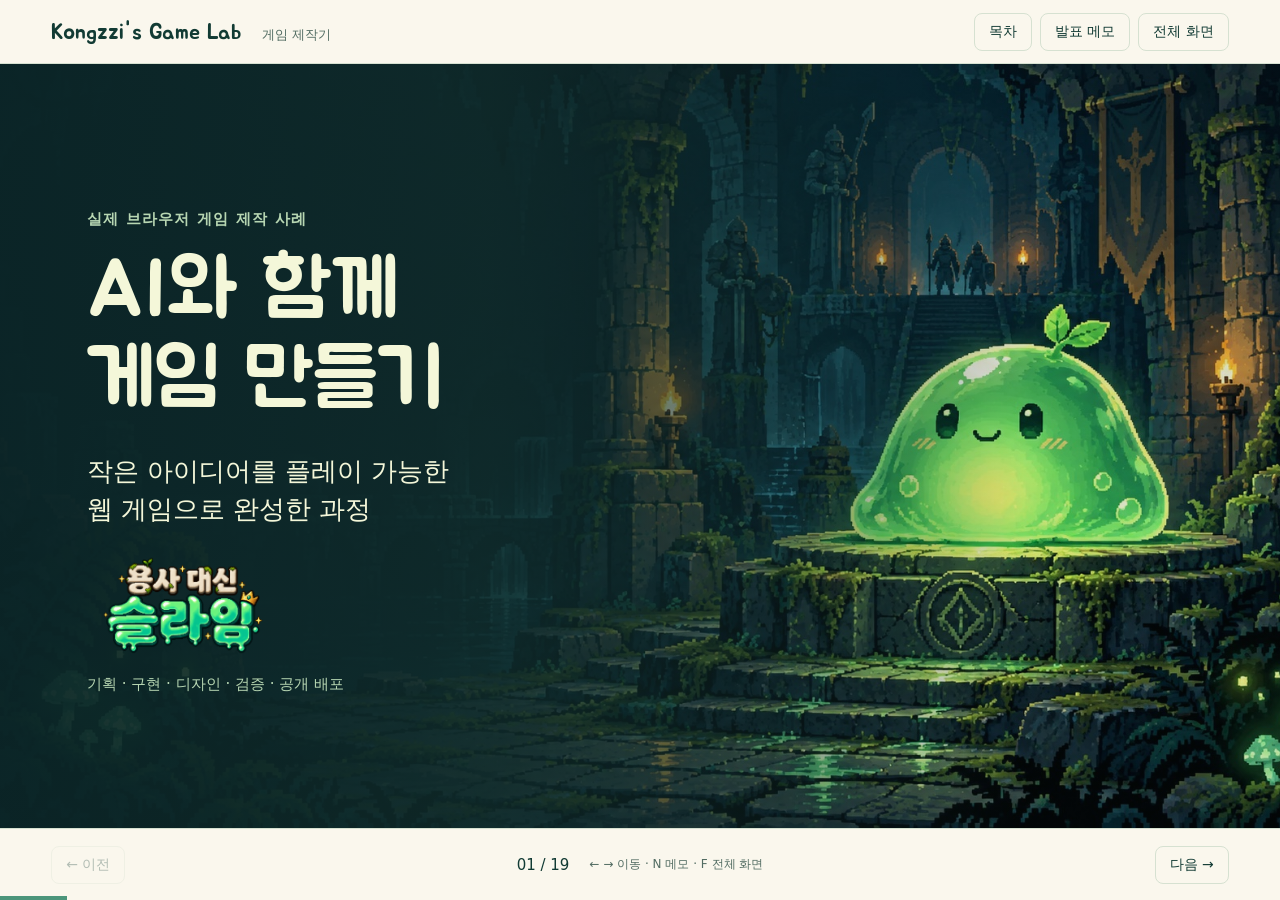
==== commit f640b1e0: "웹 슬라이드 브랜드를 Kongzzi's Game Lab으로 변경" ====
--- a/slides/index.html
+++ b/slides/index.html
@@ -1,7 +1,7 @@
 <!doctype html>
 <html lang="ko"><head><meta charset="utf-8"><meta name="viewport" content="width=device-width,initial-scale=1,viewport-fit=cover"><meta name="theme-color" content="#123b34"><title>AI와 함께 만든 게임 — 용사 대신 슬라임 제작기</title><link rel="stylesheet" href="slides.css"></head>
 <body>
-<header class="top"><a class="brand" href="#1">SLIME LAB <span>게임 제작기</span></a><div class="tools"><button id="tocButton" aria-expanded="false" aria-controls="toc">목차</button><button id="notesButton" aria-pressed="false">발표 메모</button><button id="fullButton">전체 화면</button></div></header>
+<header class="top"><a class="brand" href="#1">Kongzzi's Game Lab <span>게임 제작기</span></a><div class="tools"><button id="tocButton" aria-expanded="false" aria-controls="toc">목차</button><button id="notesButton" aria-pressed="false">발표 메모</button><button id="fullButton">전체 화면</button></div></header>
 <main id="deck" aria-label="AI 게임 제작 과정 발표">
 <section class="slide cover" data-title="AI와 함께 게임 만들기" data-notes="이 발표는 실제로 함께 만든 '용사 대신 슬라임'의 제작 과정을 소개합니다. 기획, 구현, 시각·청각 효과, 테스트, 배포를 차례로 살펴봅니다. 코드를 몰라도 각 단계의 목적을 이해하는 데 초점을 맞춰 주세요.">
 <div class="cover-shade"></div><div class="cover-copy"><p class="eyebrow">실제 브라우저 게임 제작 사례</p><h1>AI와 함께<br>게임 만들기</h1><p class="lead">작은 아이디어를 플레이 가능한<br>웹 게임으로 완성한 과정</p><img class="logo" src="../assets/images/title-logo.png" alt="용사 대신 슬라임"><p class="fine">기획 · 구현 · 디자인 · 검증 · 공개 배포</p></div></section>
--- a/slides/slides.css
+++ b/slides/slides.css
@@ -10,3 +10,5 @@
 @media(min-width:761px) and (max-height:850px){.source-quote{font-size:19px;line-height:1.5;padding:10px 20px}.prompt-example .takeaway{font-size:22px}.guideline-excerpts{gap:16px 36px}.guideline-excerpts blockquote{font-size:18px}}
 @media(max-width:760px){.source-quote{font-size:18px;line-height:1.6;padding:12px 16px}.guideline-excerpts{grid-template-columns:1fr;gap:24px}.guideline-excerpts h3{font-size:23px}.guideline-excerpts blockquote{font-size:18px}.small-quote{font-size:20px}}
 @media print{.infographic-mode .top,.infographic-mode .navigation{display:none!important}.slide.infographic-slide{height:180mm;min-height:180mm;break-after:auto}.source-quote{font-size:16px}.guideline-excerpts blockquote{font-size:16px}}
+
+@media(max-width:760px){.top{flex-wrap:wrap;height:auto;min-height:60px}.brand{font-size:16px}.tools{margin-left:auto}}
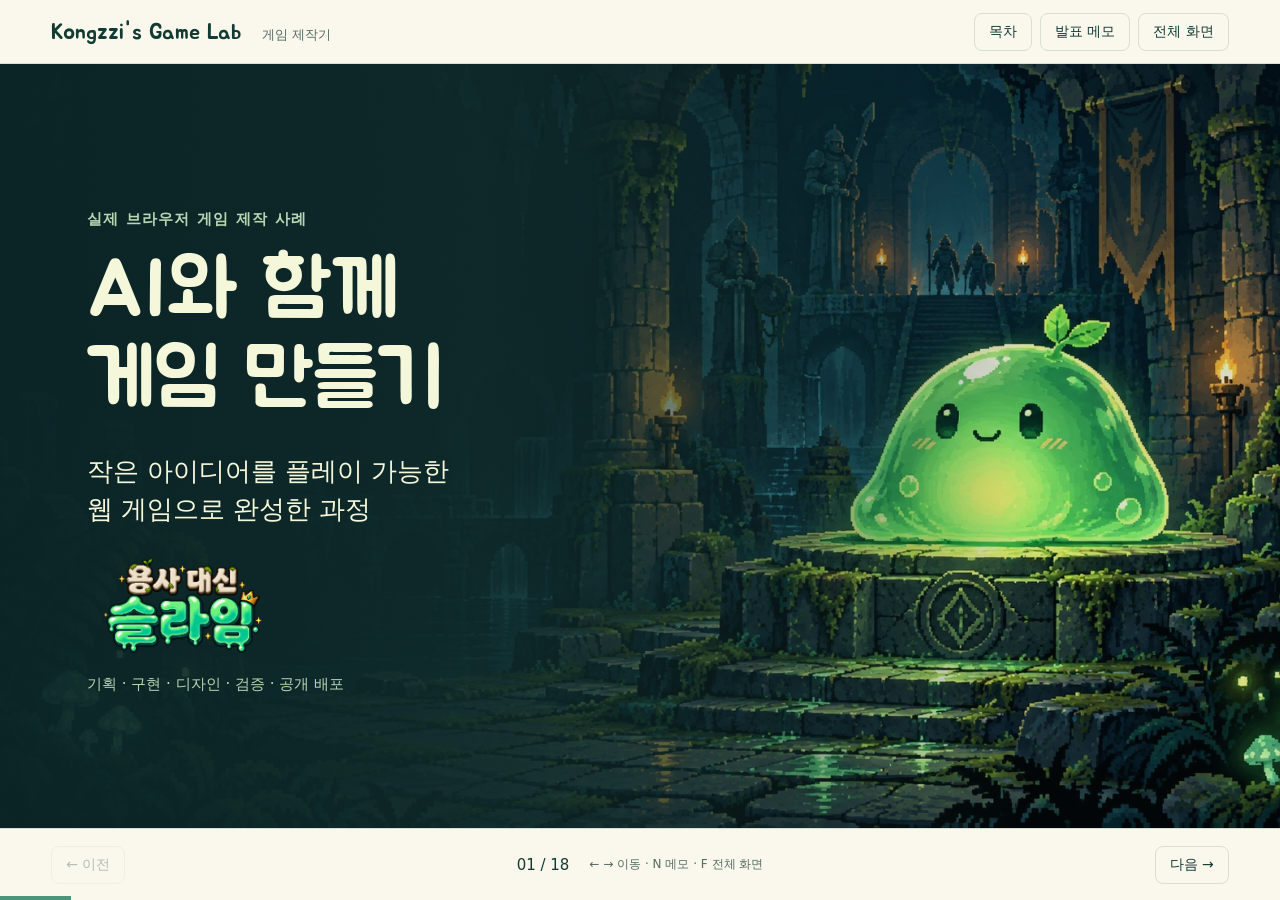
==== commit 5aa439eb: "17장 삭제 및 웹 게임 게시 방법 비교 추가" ====
--- a/slides/index.html
+++ b/slides/index.html
@@ -33,10 +33,17 @@
 <div class="section-label">가독성을 별도로 설계하기</div><h2>캐릭터는 픽셀, 한글은 매끄럽게</h2><div class="compare"><figure><img src="media/story-public.jpg" alt="픽셀 렌더링이 글자에도 적용됐던 스토리 화면"><figcaption>이전 · UI 글자도 함께 거칠게 확대</figcaption></figure><figure><img src="media/smooth-korean-public.jpg" alt="주아체와 부드러운 렌더링을 적용한 스토리 화면"><figcaption>개선 · 둥근 한글과 부드러운 획</figcaption></figure></div><p class="takeaway">스타일을 맞추는 것과 읽기 쉽게 만드는 것을 함께 확인했습니다.</p></section>
 <section class="slide" data-title="스마트폰 지원" data-notes="PC 화면을 작게 줄이는 것만으로는 스마트폰에서 글자나 조작이 충분하지 않았습니다. 게임 세계와 별개로 큰 한글 UI와 터치 조작부를 만들었습니다. 세로는 플레이 영역을 확대하고 가로는 더 넓은 던전을 표시합니다. 작은 브라우저 뷰포트에서 검증했으며 실제 iOS·Android 기기의 멀티터치는 추가 확인이 필요합니다.">
 <div class="section-label">플레이 환경 확장</div><h2>작은 화면에는 다른 UI가 필요했습니다</h2><div class="split mobile-split"><figure><img src="media/mobile-public.jpg" alt="공개 게임의 세로 390픽셀 플레이 화면과 가로 740픽셀 일시정지 화면"><figcaption>공개 배포본 · 세로·가로 크기 검수</figcaption></figure><div><ul><li>왼손 조이스틱 + 오른손 돌진</li><li>큰 HP·시간·쉬기 버튼</li><li>스크롤 가능한 도움말·스토리</li><li>화면 전환 시 입력 해제·일시정지</li></ul><p class="fine">실제 휴대폰의 멀티터치·안전 영역은 추가 기기 검증이 필요합니다.</p></div></div></section>
-<section class="slide" data-title="검증과 공개 배포" data-notes="코드가 작성됐다는 사실만으로 완료로 보지 않았습니다. 규칙·음악·조이스틱 테스트 8개와 타입 검사 및 빌드를 통과한 뒤 공개했습니다. 공개 저장소에는 게임 실행 파일만 올렸고 원본 소스와 제작 문서는 로컬에 보관했습니다. 배포된 자바스크립트는 누구나 볼 수 있습니다. 빌드 파일을 업데이트하면 GitHub Pages가 다시 게시합니다.">
-<div class="section-label">05 · 검증 / 06 · 배포</div><h2>내 컴퓨터에서 되는 게임을 공유 가능한 링크로</h2><div class="deploy-flow"><div><strong>검사</strong><code>npm test<br>npm run build</code><p>규칙·음악·터치 테스트 8개<br>타입 검사와 배포 빌드</p></div><b>→</b><div><strong>실행 파일</strong><code>dist/</code><p>브라우저가 실행하는<br>HTML·JS·이미지·글꼴</p></div><b>→</b><div><strong>공개 사이트</strong><code>GitHub Pages</code><p>실행 파일만 게시하고<br>공개 주소에서 다시 확인</p></div></div><a class="text-link" href="https://kongzzilab.kr/slime-survivor/" target="_blank" rel="noopener">kongzzilab.kr/slime-survivor/ ↗</a><p class="fine">별도 게임 서버·데이터베이스 없이 구성했습니다.</p></section>
-<section class="slide" data-title="AI 결과를 검수하는 이유" data-notes="마지막으로 제작 과정을 인포그래픽으로 정리했는데, 이미지 속 한글에 오타가 생겼습니다. 사용자가 수정할 단어를 구체적으로 짚어 주고 다시 생성했습니다. 코드 역시 테스트 외에 실제 입력 검증이 필요했습니다. 모바일 UI의 클릭이 뒤쪽 캔버스에도 전달되는 문제를 발견해 중복 입력을 차단했습니다.">
-<div class="section-label">제작 중 배운 점</div><h2>잘 만들어 보이는 결과도 다시 확인하기</h2><div class="split"><div><h3>이미지 속 한글</h3><p>‘실행’, ‘검증’ 같은 글자도<br>의도와 다르게 생성될 수 있었습니다.</p><h3>실제 조작</h3><p>모바일 버튼 터치가 뒤쪽 캔버스에도<br>전달되는 문제를 찾아 수정했습니다.</p><p class="takeaway">눈으로 읽고, 직접 눌러 보고,<br>원하는 결과와 비교합니다.</p></div><figure><button class="image-button" data-enlarge="media/ai-game-development-landscape-v2.png" aria-label="완성된 인포그래픽 크게 보기"><img src="media/ai-game-development-landscape-v2.png" alt="AI 게임 제작 6단계 인포그래픽 수정본"></button><figcaption>완성된 인포그래픽 · 클릭하면 확대</figcaption></figure></div></section>
+<section class="slide" data-title="웹 게임을 게시하는 여러 방법" data-notes="공통 준비는 테스트와 빌드입니다. 완성된 dist 폴더를 어디에 올릴지에 따라 게시 방법이 달라집니다. 이 게임은 실행 파일을 공개 저장소에 올리고 GitHub Pages의 브랜치 배포를 사용했습니다. itch.io는 게임 소개 페이지와 브라우저 실행을 함께 제공하며 index.html이 ZIP의 루트에 있어야 합니다. Netlify는 미리 빌드한 dist 폴더를 드래그해서 게시하거나 Git 저장소를 연결할 수 있습니다. Vercel은 Vite 프로젝트를 Git 저장소에서 가져오거나 CLI로 배포할 수 있습니다. 다른 서비스로 옮길 때는 지금의 /slime-survivor/ 기본 경로를 그대로 쓰지 말고 배포 주소에 맞춰 다시 빌드해야 합니다. itch.io ZIP에는 상대 경로가 적합합니다. 가격과 사용량 제한은 서비스별로 확인하세요. 공식 안내: https://docs.github.com/en/pages/getting-started-with-github-pages/creating-a-github-pages-site ; https://itch.io/docs/creators/html5 ; https://docs.netlify.com/start/quickstarts/netlify-drop-quickstart/ ; https://vercel.com/docs/frameworks/frontend/vite">
+<div class="section-label">공개 링크로 공유하기</div><h2>웹 게임을 게시하는 여러 방법</h2><p class="publish-intro">공통 준비: <code>npm test</code> → <code>npm run build</code> → 완성된 <code>dist/</code> 게시</p>
+<div class="publish-table-wrap"><table class="publish-table"><thead><tr><th>서비스</th><th>게시 방법</th><th>이럴 때 활용</th></tr></thead><tbody>
+<tr><th>GitHub Pages <small>이 게임에서 사용</small></th><td>실행 파일을 저장소에 올리고<br>브랜치 또는 Actions로 게시</td><td>Git으로 파일과 업데이트를 관리할 때</td></tr>
+<tr><th>itch.io</th><td>HTML5 게임으로 등록하고<br>index.html이 포함된 ZIP 업로드</td><td>게임 소개 페이지와 플레이를 함께 제공할 때</td></tr>
+<tr><th>Netlify</th><td>빌드한 dist 폴더를 드래그하거나<br>Git 저장소를 연결해 배포</td><td>간단한 파일 업로드로 링크를 만들 때</td></tr>
+<tr><th>Vercel</th><td>Vite 프로젝트의 Git 저장소 연결<br>또는 CLI로 배포</td><td>코드 변경과 배포를 연결해 관리할 때</td></tr>
+</tbody></table></div>
+<p class="publish-caution">게시 후 이미지·글꼴 경로, 사운드, 터치 조작을 공개 주소에서 다시 확인합니다.</p>
+<p class="fine publish-sources">공식 안내: <a href="https://docs.github.com/en/pages/getting-started-with-github-pages/creating-a-github-pages-site" target="_blank" rel="noopener">GitHub Pages ↗</a> · <a href="https://itch.io/docs/creators/html5" target="_blank" rel="noopener">itch.io ↗</a> · <a href="https://docs.netlify.com/start/quickstarts/netlify-drop-quickstart/" target="_blank" rel="noopener">Netlify ↗</a> · <a href="https://vercel.com/docs/frameworks/frontend/vite" target="_blank" rel="noopener">Vercel ↗</a></p>
+</section>
 <section class="slide" data-title="다른 게임에도 쓸 수 있는 요청법" data-notes="추상적으로 '더 좋게'라고 말하기보다 문제, 원하는 변화, 바꾸지 않을 조건을 함께 전달하면 확인하기 쉽습니다. 이 장의 문장은 앞서 했던 요청을 바탕으로 발표용으로 정리한 예시입니다. 첫 버전, 검증, 수정, 배포를 나눠 요청하는 순서도 다른 작은 프로젝트에 그대로 적용할 수 있습니다.">
 <div class="section-label">다시 활용할 요청 방식</div><h2>요청에는 목표와 확인할 조건을 함께</h2><ol class="prompts"><li><b>범위를 정하기</b><p>“서버 없이 실행되는 작은 웹 게임으로, 첫 버전의 조작과 승패 조건을 정리해 줘.”</p></li><li><b>실행하며 확인하기</b><p>“브라우저에서 직접 플레이하고, 성장 속도·적 수·보스 난이도를 확인해 줘.”</p></li><li><b>수정 범위를 명확히 하기</b><p>“캐릭터는 픽셀 느낌을 유지하고, 도움말과 버튼의 한글만 매끄럽게 바꿔 줘.”</p></li></ol><p class="fine">실제 대화의 요청을 발표용으로 정리한 예시입니다.</p></section>
 <section class="slide infographic-slide" data-title="AI 게임 제작 6단계 인포그래픽" data-notes="게임 제작 6단계와 사람·AI의 역할을 인포그래픽 한 장으로 정리하며 발표를 마무리합니다. 방향키나 스와이프로 이전 장으로 돌아갈 수 있습니다. 이미지를 터치하면 이동 메뉴가 나타납니다.">
--- a/slides/slides.css
+++ b/slides/slides.css
@@ -12,3 +12,7 @@
 @media print{.infographic-mode .top,.infographic-mode .navigation{display:none!important}.slide.infographic-slide{height:180mm;min-height:180mm;break-after:auto}.source-quote{font-size:16px}.guideline-excerpts blockquote{font-size:16px}}
 
 @media(max-width:760px){.top{flex-wrap:wrap;height:auto;min-height:60px}.brand{font-size:16px}.tools{margin-left:auto}}
+
+.publish-intro{font-size:20px;margin:0 0 18px}.publish-table{width:100%;border-collapse:collapse;font-size:19px;line-height:1.5;text-align:left}.publish-table th,.publish-table td{padding:14px 18px;border-bottom:1px solid #d6e1d1}.publish-table thead{background:#e6eedf;font-size:16px}.publish-table tbody th{width:24%;font-size:23px;font-family:Jua;font-weight:400}.publish-table small{display:block;font-family:system-ui;font-size:13px;color:#40785e;margin-top:3px}.publish-caution{font-size:18px;margin:20px 0 8px}.publish-sources{margin:0;font-size:13px}
+@media(min-width:761px) and (max-height:850px){.publish-table{font-size:17px}.publish-table th,.publish-table td{padding:10px 14px}.publish-table tbody th{font-size:22px}.publish-intro{font-size:19px;margin-bottom:14px}.publish-caution{margin-top:16px;font-size:17px}}
+@media(max-width:760px){.publish-table-wrap{overflow-x:auto}.publish-table{font-size:16px;min-width:620px}.publish-table th,.publish-table td{padding:12px}.publish-table tbody th{font-size:21px}.publish-intro{font-size:18px}.publish-caution{font-size:17px}.publish-sources{line-height:1.8}}
